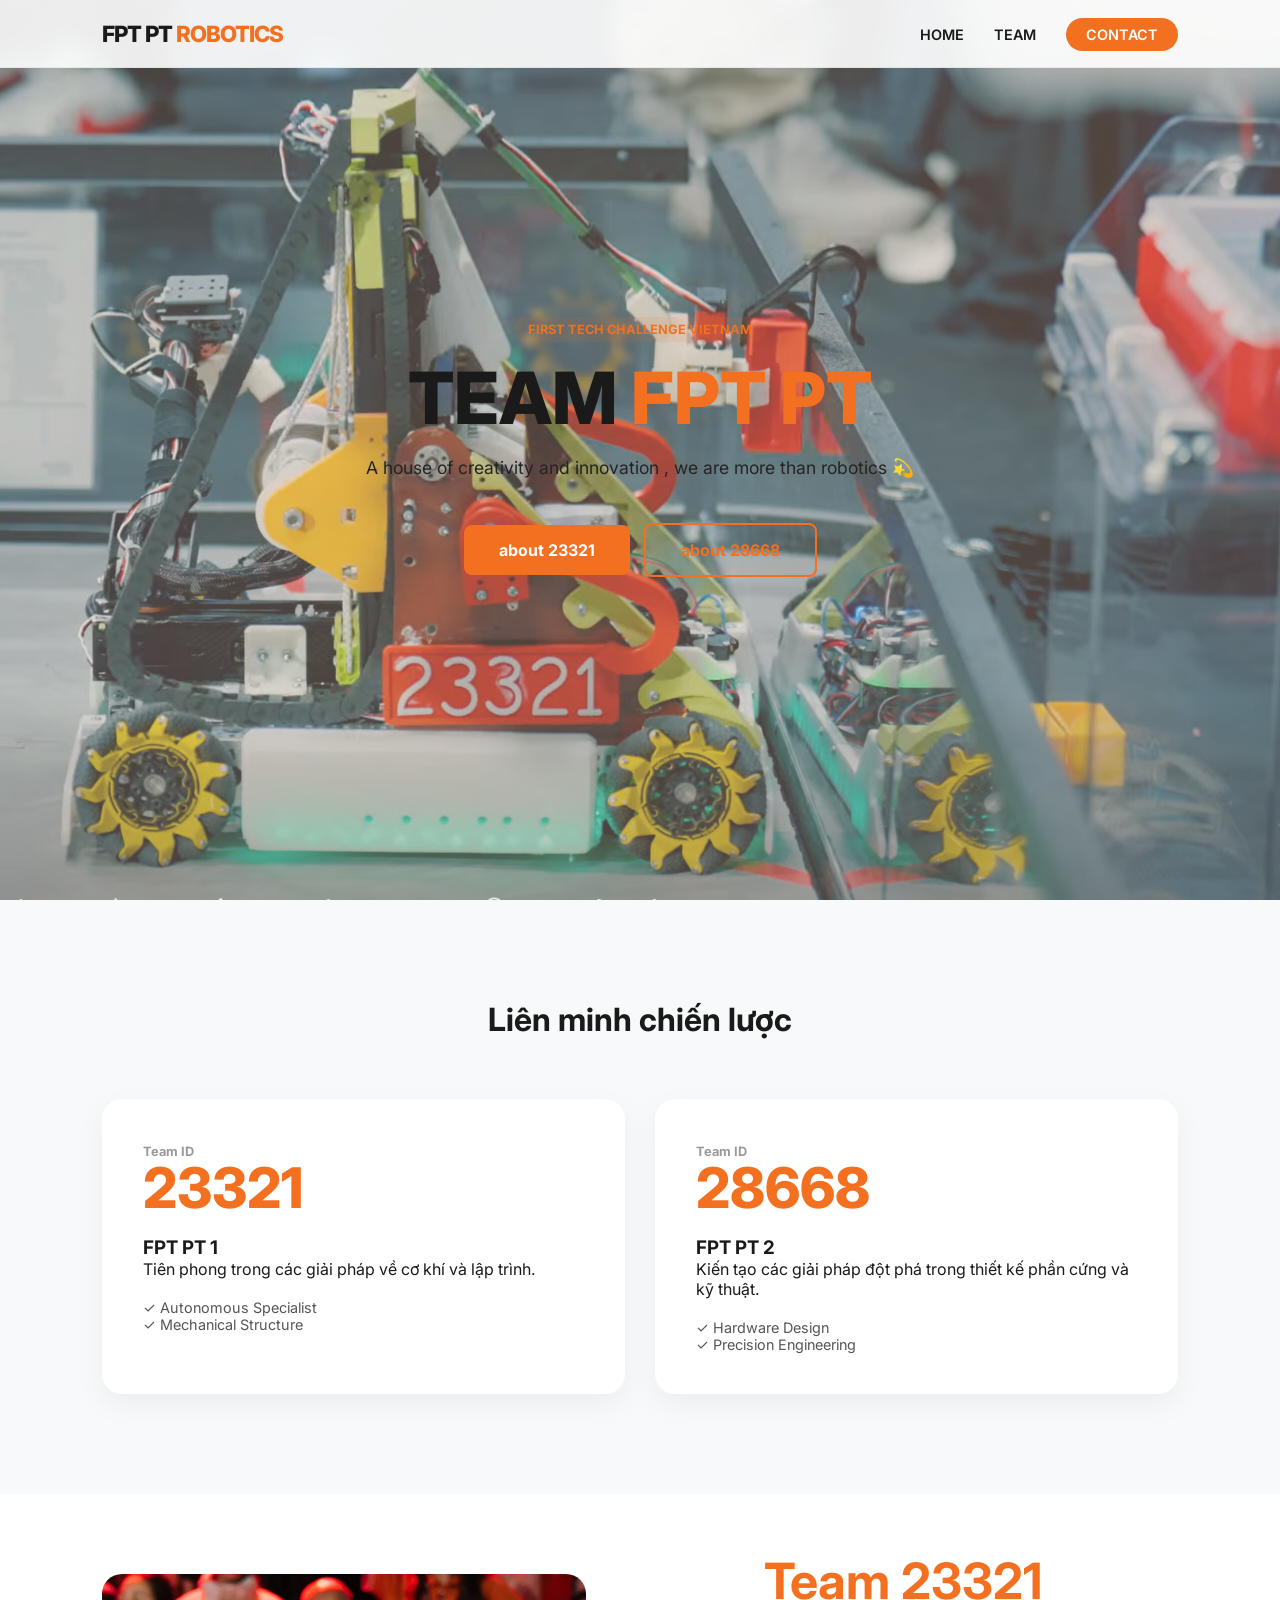
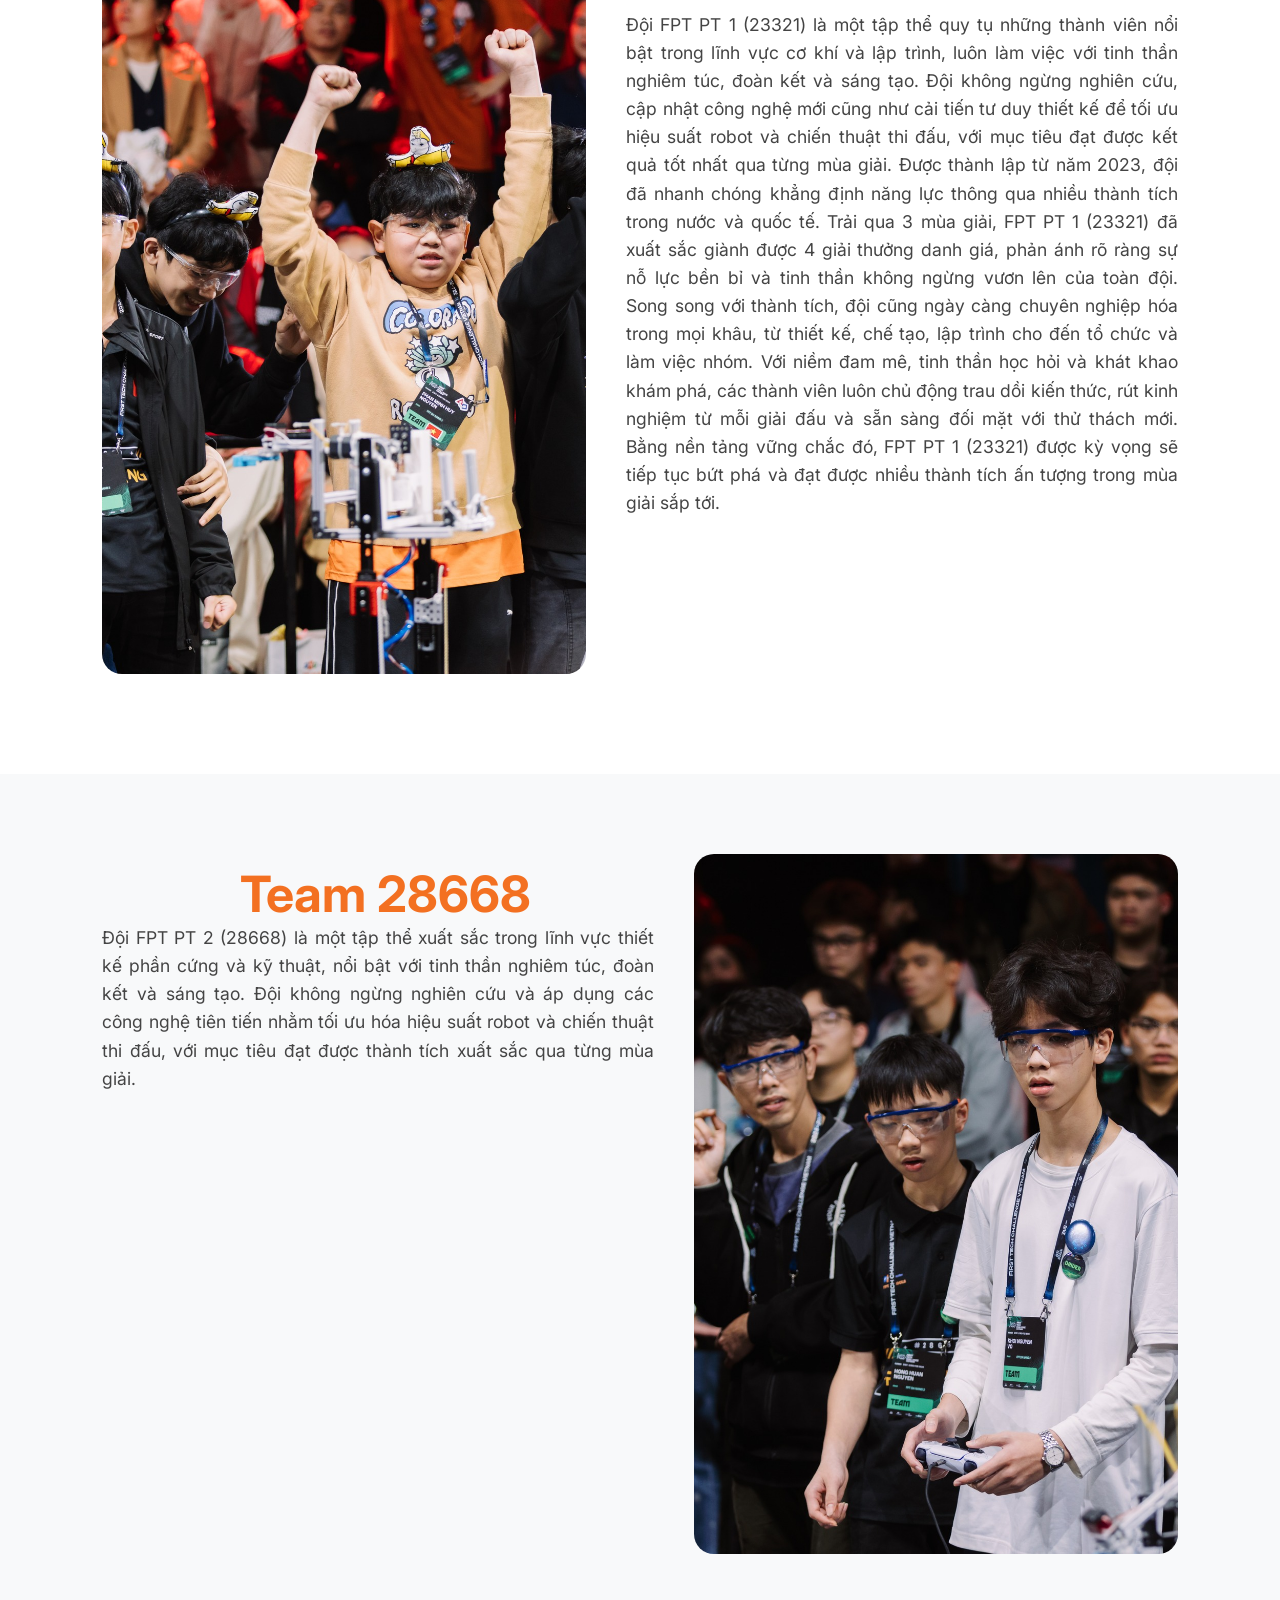
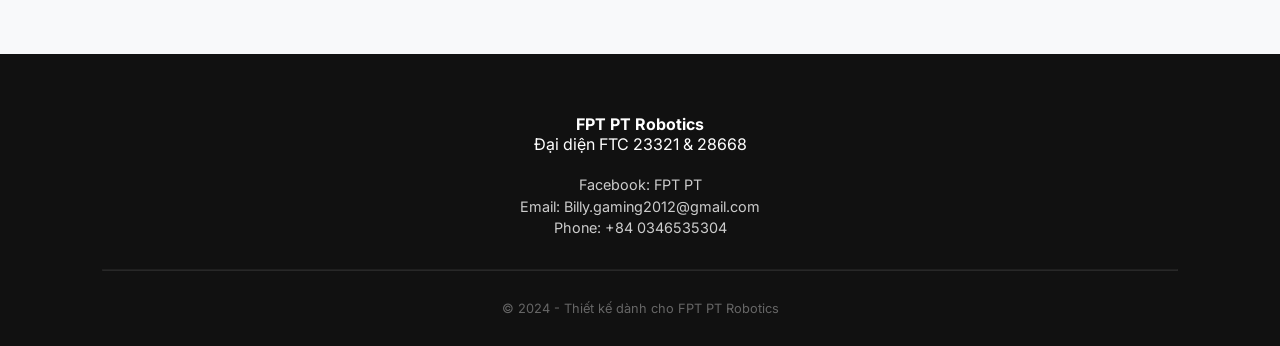
==== index.html @ 6c022d04 "first commit" ====
<!DOCTYPE html>
<html lang="vi">
<head>
    <meta charset="UTF-8">
    <meta name="viewport" content="width=device-width, initial-scale=1.0">
    <title>FPT PT Robotics | FTC 23321 & 28668</title>
    <link href="https://fonts.googleapis.com/css2?family=Inter:wght@400;600;800&display=swap" rel="stylesheet">
    <link rel="stylesheet" href="styles.css">
</head>
<body>
    <nav>
        <div class="logo">FPT PT <span style="color: var(--primary-orange);">ROBOTICS</span></div>
        <ul class="nav-links">
            <li><a href="#home">HOME</a></li>
            <li><a href="#teams">TEAM</a></li>
            <li><a href="#contact" class="nav-btn">CONTACT</a></li>
        </ul>
    </nav>

    <section class="hero" id="home">
        <img src="assets/background.png" alt="big-background" class="hero-bg">
        <div class="hero-content">
            <span class="badge">FIRST Tech Challenge Vietnam</span>
            <h1>TEAM <span>FPT PT</span></h1>
            <p>A house of creativity and innovation , we are more than robotics 💫</p>
            <div class="hero-btns">
                <a href="#team23321" class="btn primary">about 23321</a>
                <a href="#team28668" class="btn secondary">about 28668</a>
            </div>
        </div>
    </section>

    <section class="teams-section" id="teams">
        <h2 class="section-title">Liên minh chiến lược</h2>
        <div class="teams-container">
            <div class="team-card">
                <div class="team-header">
                    <span class="team-label">Team ID</span>
                    <div class="team-number">23321</div>
                </div>
                <h3>FPT PT 1</h3>
                <p>Tiên phong trong các giải pháp về cơ khí và lập trình.</p>
                <ul class="team-features">
                    <li>✓ Autonomous Specialist</li>
                    <li>✓ Mechanical Structure</li>
                </ul>
            </div>

            <div class="team-card">
                <div class="team-header">
                    <span class="team-label">Team ID</span>
                    <div class="team-number">28668</div>
                </div>
                <h3>FPT PT 2</h3>
                <p>Kiến tạo các giải pháp đột phá trong thiết kế phần cứng và kỹ thuật.</p>
                <ul class="team-features">
                    <li>✓ Hardware Design</li>
                    <li>✓ Precision Engineering</li>
                </ul>
            </div>
        </div>
    </section>

    <section class="teams-section" id="team23321">
        <img src="assets/Team23321.jpg" alt="23321" id="img-23321">
        <div>
            <h2>Team 23321</h2>
            <p>Đội FPT PT 1 (23321) là một tập thể quy tụ những thành viên nổi bật trong lĩnh vực cơ khí và lập trình, luôn làm việc với tinh thần nghiêm túc, đoàn kết và sáng tạo. Đội không ngừng nghiên cứu, cập nhật công nghệ mới cũng như cải tiến tư duy thiết kế để tối ưu hiệu suất robot và chiến thuật thi đấu, với mục tiêu đạt được kết quả tốt nhất qua từng mùa giải.

Được thành lập từ năm 2023, đội đã nhanh chóng khẳng định năng lực thông qua nhiều thành tích trong nước và quốc tế. Trải qua 3 mùa giải, FPT PT 1 (23321) đã xuất sắc giành được 4 giải thưởng danh giá, phản ánh rõ ràng sự nỗ lực bền bỉ và tinh thần không ngừng vươn lên của toàn đội. Song song với thành tích, đội cũng ngày càng chuyên nghiệp hóa trong mọi khâu, từ thiết kế, chế tạo, lập trình cho đến tổ chức và làm việc nhóm.

Với niềm đam mê, tinh thần học hỏi và khát khao khám phá, các thành viên luôn chủ động trau dồi kiến thức, rút kinh nghiệm từ mỗi giải đấu và sẵn sàng đối mặt với thử thách mới. Bằng nền tảng vững chắc đó, FPT PT 1 (23321) được kỳ vọng sẽ tiếp tục bứt phá và đạt được nhiều thành tích ấn tượng trong mùa giải sắp tới.</p>
        </div>
    </section>
    <section class="teams-section" id="team28668">
        <div>
            <h2>Team 28668</h2>
            <p>Đội FPT PT 2 (28668) là một tập thể xuất sắc trong lĩnh vực thiết kế phần cứng và kỹ thuật, nổi bật với tinh thần nghiêm túc, đoàn kết và sáng tạo. Đội không ngừng nghiên cứu và áp dụng các công nghệ tiên tiến nhằm tối ưu hóa hiệu suất robot và chiến thuật thi đấu, với mục tiêu đạt được thành tích xuất sắc qua từng mùa giải.</p>
        </div>
        <img src="assets/Team28668.jpg" alt="28668" id="img-28668">
    </section>

    <footer>
        <div class="footer-content">
            <p><strong>FPT PT Robotics</strong></p>
            <p>Đại diện FTC 23321 & 28668</p>
            <div class="social-links">
                <p id="contact">
                    Facebook: FPT PT<br>
                    Email: Billy.gaming2012@gmail.com<br>
                    Phone: +84 0346535304
                </p>
                </div>
            <hr>
            <p class="copyright">© 2024 - Thiết kế dành cho FPT PT Robotics</p>
        </div>
    </footer>

</body>
</html>
---- styles.css ----
/* Biến màu chủ đạo */
:root {
    --primary-orange: #F37021;
    --dark-blue: #1A1A1A;
    --soft-white: #FFFFFF;
    --light-gray: #F8F9FA;
    --transition: all 0.3s ease;
}

* {
    margin: 0;
    padding: 0;
    box-sizing: border-box;
    font-family: 'Inter', sans-serif;
}

html {
    scroll-behavior: smooth;
}

body {
    background-color: var(--soft-white);
    color: var(--dark-blue);
}

/* Thanh Menu */
nav {
    display: flex;
    justify-content: space-between;
    align-items: center;
    padding: 20px 8%;
    background: rgba(255, 255, 255, 0.9);
    -webkit-backdrop-filter: blur(10px);
    backdrop-filter: blur(10px);
    position: fixed;
    width: 100%;
    top: 0;
    z-index: 1000;
    border-bottom: 1px solid rgba(0,0,0,0.05);
}

.logo {
    font-weight: 800;
    font-size: 1.4rem;
    letter-spacing: -1px;
}

.nav-links {
    display: flex;
    list-style: none;
    align-items: center;
}

.nav-links li {
    margin-left: 30px;
}

.nav-links a {
    text-decoration: none;
    color: var(--dark-blue);
    font-weight: 600;
    font-size: 0.9rem;
    transition: var(--transition);
}

.nav-links a:hover {
    color: var(--primary-orange);
}

.nav-btn {
    background: var(--primary-orange);
    color: white !important;
    padding: 8px 20px;
    border-radius: 50px;
}

/* Phần Hero (Đầu trang) */
.hero {
    height: 100vh;
    display: flex;
    align-items: center;
    justify-content: center;
    text-align: center;
    background: radial-gradient(circle at top right, rgba(243, 112, 33, 0.1), transparent),
                radial-gradient(circle at bottom left, rgba(243, 112, 33, 0.05), transparent);
}

.hero-content {
    max-width: 800px;
    padding: 0 20px;
}

.badge {
    background: rgba(243, 112, 33, 0.1);
    color: var(--primary-orange);
    padding: 5px 15px;
    border-radius: 20px;
    font-size: 0.8rem;
    font-weight: 700;
    text-transform: uppercase;
}

.hero h1 {
    font-size: clamp(2.5rem, 8vw, 4.5rem);
    font-weight: 800;
    margin: 20px 0;
    line-height: 1.1;
}

.hero h1 span {
    color: var(--primary-orange);
}

.hero p {
    font-size: 1.1rem;
    color: #242424;
    margin-bottom: 40px;
}

/* Nút bấm */
.btn {
    padding: 15px 35px;
    border-radius: 8px;
    text-decoration: none;
    font-weight: 700;
    transition: var(--transition);
    display: inline-block;
    margin: 5px;
}

.btn.primary {
    background: var(--primary-orange);
    color: white;
}

.btn.secondary {
    border: 2px solid var(--primary-orange);
    color: var(--primary-orange);
}

.btn:hover {
    transform: translateY(-3px);
    box-shadow: 0 10px 20px rgba(243, 112, 33, 0.2);
}

/* Section Teams */
.teams-section {
    padding: 100px 8%;
    background: var(--light-gray);
}

.section-title {
    text-align: center;
    margin-bottom: 60px;
    font-size: 2rem;
}

.teams-container {
    display: grid;
    grid-template-columns: repeat(auto-fit, minmax(300px, 1fr));
    gap: 30px;
}

.team-card {
    background: white;
    padding: 40px;
    border-radius: 20px;
    box-shadow: 0 10px 30px rgba(0,0,0,0.05);
    transition: var(--transition);
    border: 1px solid transparent;
}

.team-card:hover {
    border-color: var(--primary-orange);
    transform: translateY(-10px);
}

.team-label {
    font-size: 0.8rem;
    color: #999;
    font-weight: bold;
}

.team-number {
    font-size: 3.5rem;
    font-weight: 800;
    color: var(--primary-orange);
    line-height: 1;
    margin-bottom: 20px;
}

.team-features {
    list-style: none;
    margin-top: 20px;
    font-size: 0.9rem;
    color: #555;
}

/* Footer */
footer {
    padding: 60px 8% 30px;
    text-align: center;
    background: #111;
    color: white;
}

footer hr {
    margin: 30px 0;
    opacity: 0.1;
}

.copyright {
    font-size: 0.8rem;
    color: #666;
}

/* Mobile */
@media (max-width: 768px) {
    .nav-links { display: none; }
    .hero h1 { font-size: 3rem; }
}

#contact {
    margin-top: 20px;
    font-size: 0.9rem;
    color: #ccc;
    line-height: 1.5;
}

.hero-bg {
    position: absolute;
    top: 0;
    left: 0;
    width: 100%;
    height: 100%;
    object-fit: cover;
    z-index: -1;
    opacity: 0.75;
    filter: brightness(25%), blur(2px);
}
#team23321 {
    display: flex;
    align-items: center;
    justify-content: center;
    gap: 40px;
    padding: 80px 8%;
    background-color: #FFFFFF;
}
#img-23321 {
    width: 100%;
    border-radius: 20px;
    margin-bottom: 20px;
    width: 45%;
    height: 700px;
    object-fit: cover;
}

#team23321 p {
    font-size: 1.1rem;
    color: #444;
    line-height: 1.6;
    flex-direction: column;
    text-align: justify;
    text-justify: inter-word;
    align-items: center;
}
#team23321 h2 {
    font-size: 2rem;
    margin-left: 25%;
    margin-top: -200px;
    font-size: 50px;
    color: #F37021;
    font-family: 'Inter', sans-serif;
}
#team28668 {
    display: flex;
    align-items: center;
    justify-content: center;
    gap: 40px;
    padding: 80px 8%;
    /* background-color: #FFFFFF; */
}
#img-28668 {
    width: 100%;
    border-radius: 20px;
    margin-bottom: 20px;
    width: 45%;
    height: 700px;
    object-fit: cover;
}
#team28668 p {
    font-size: 1.1rem;
    color: #444;
    line-height: 1.6;
    flex-direction: column;
    text-align: justify;
    text-justify: inter-word;
    align-items: center;
}
#team28668 h2 {
    font-size: 2rem;
    margin-left: 25%;
    margin-top: -350px;
    font-size: 50px;
    color: #F37021;
    font-family: 'Inter', sans-serif;
}
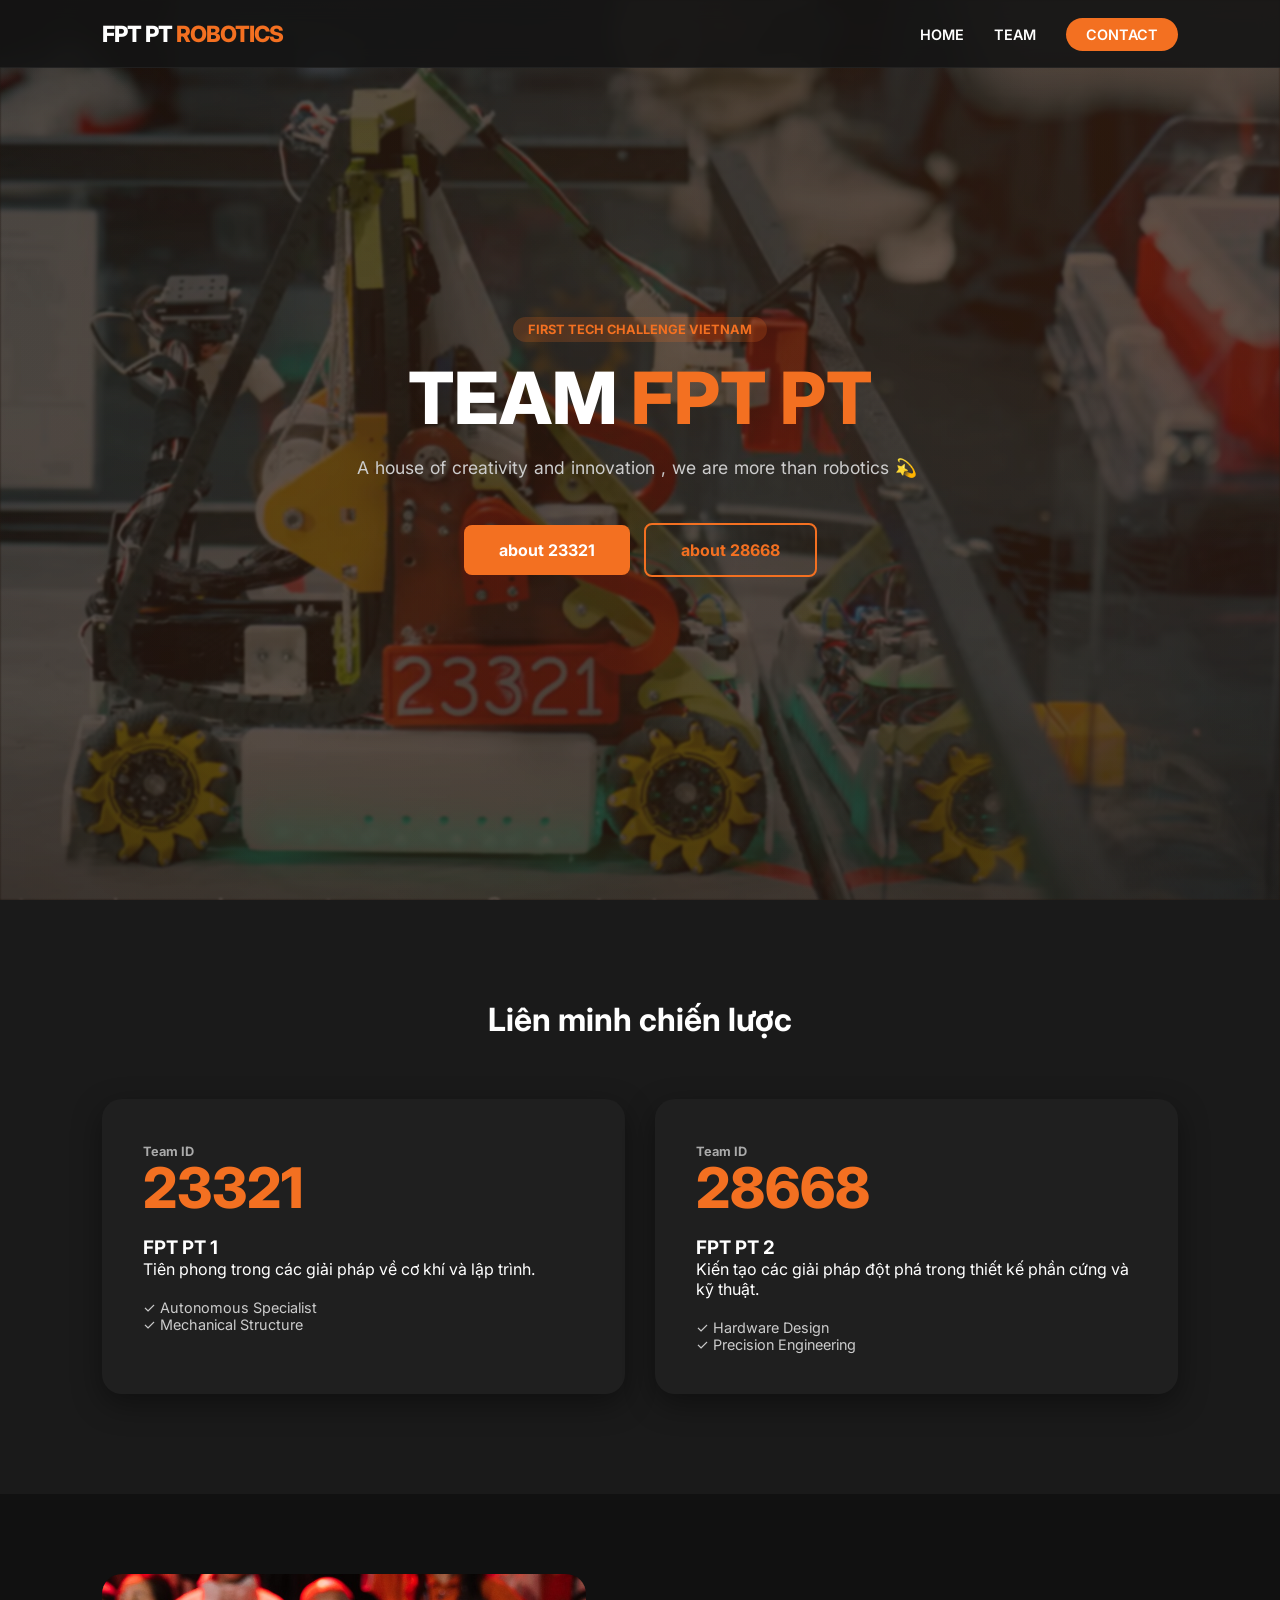
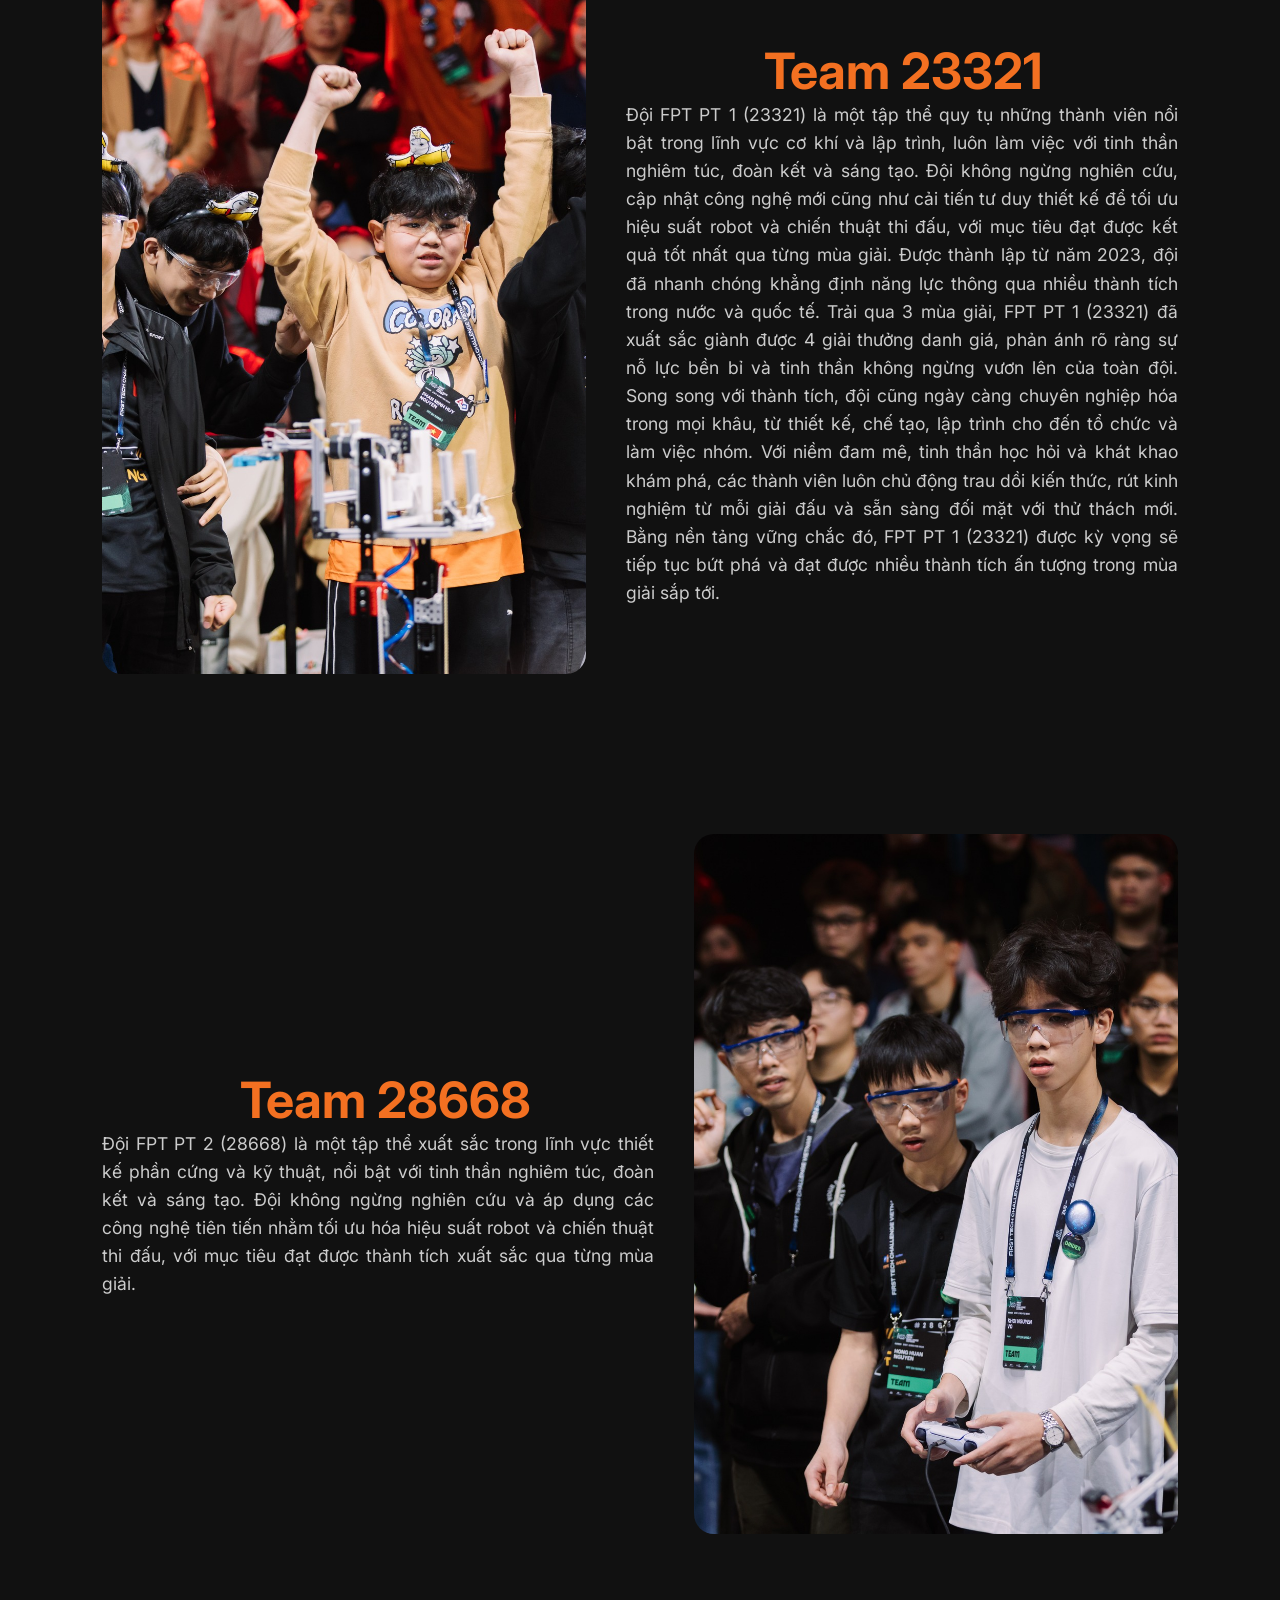
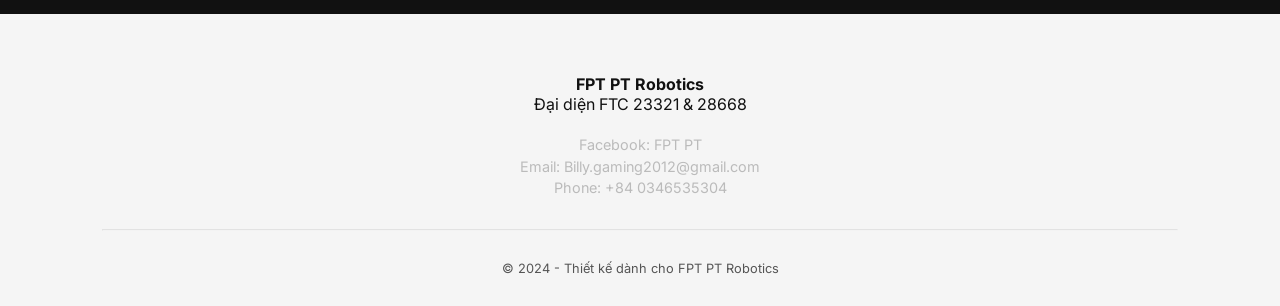
==== commit c11526ab: "Add dark mode styles, implement reveal animations, and introduce hover effects" ====
--- a/index.html
+++ b/index.html
@@ -6,6 +6,7 @@
     <title>FPT PT Robotics | FTC 23321 & 28668</title>
     <link href="https://fonts.googleapis.com/css2?family=Inter:wght@400;600;800&display=swap" rel="stylesheet">
     <link rel="stylesheet" href="styles.css">
+    <script src="effectCss.js" defer></script>
 </head>
 <body>
     <nav>
@@ -22,7 +23,7 @@
         <div class="hero-content">
             <span class="badge">FIRST Tech Challenge Vietnam</span>
             <h1>TEAM <span>FPT PT</span></h1>
-            <p>A house of creativity and innovation , we are more than robotics 💫</p>
+            <p class="hover-text">A house of creativity and innovation , we are more than robotics 💫</p>
             <div class="hero-btns">
                 <a href="#team23321" class="btn primary">about 23321</a>
                 <a href="#team28668" class="btn secondary">about 28668</a>
@@ -33,7 +34,7 @@
     <section class="teams-section" id="teams">
         <h2 class="section-title">Liên minh chiến lược</h2>
         <div class="teams-container">
-            <div class="team-card">
+            <div class="team-card reveal">
                 <div class="team-header">
                     <span class="team-label">Team ID</span>
                     <div class="team-number">23321</div>
@@ -46,7 +47,7 @@
                 </ul>
             </div>
 
-            <div class="team-card">
+            <div class="team-card reveal">
                 <div class="team-header">
                     <span class="team-label">Team ID</span>
                     <div class="team-number">28668</div>
--- a/styles.css
+++ b/styles.css
@@ -1,9 +1,9 @@
-/* Biến màu chủ đạo */
+/* Biến màu chủ đạo - DARK MODE */
 :root {
     --primary-orange: #F37021;
-    --dark-blue: #1A1A1A;
-    --soft-white: #FFFFFF;
-    --light-gray: #F8F9FA;
+    --dark-blue: #FFFFFF;     /* chữ chính -> trắng */
+    --soft-white: #111111;    /* nền chính -> đen */
+    --light-gray: #1A1A1A;    /* nền phụ -> xám đậm */
     --transition: all 0.3s ease;
 }
 
@@ -23,20 +23,20 @@
     color: var(--dark-blue);
 }
 
-/* Thanh Menu */
+/* NAV */
 nav {
     display: flex;
     justify-content: space-between;
     align-items: center;
     padding: 20px 8%;
-    background: rgba(255, 255, 255, 0.9);
+    background: rgba(20, 20, 20, 0.9);
     -webkit-backdrop-filter: blur(10px);
     backdrop-filter: blur(10px);
     position: fixed;
     width: 100%;
     top: 0;
     z-index: 1000;
-    border-bottom: 1px solid rgba(0,0,0,0.05);
+    border-bottom: 1px solid rgba(255,255,255,0.05);
 }
 
 .logo {
@@ -57,7 +57,7 @@
 
 .nav-links a {
     text-decoration: none;
-    color: var(--dark-blue);
+    color: white;
     font-weight: 600;
     font-size: 0.9rem;
     transition: var(--transition);
@@ -74,15 +74,15 @@
     border-radius: 50px;
 }
 
-/* Phần Hero (Đầu trang) */
+/* HERO */
 .hero {
     height: 100vh;
     display: flex;
     align-items: center;
     justify-content: center;
     text-align: center;
-    background: radial-gradient(circle at top right, rgba(243, 112, 33, 0.1), transparent),
-                radial-gradient(circle at bottom left, rgba(243, 112, 33, 0.05), transparent);
+    background: radial-gradient(circle at top right, rgba(243,112,33,0.15), transparent),
+                radial-gradient(circle at bottom left, rgba(243,112,33,0.08), transparent);
 }
 
 .hero-content {
@@ -91,7 +91,7 @@
 }
 
 .badge {
-    background: rgba(243, 112, 33, 0.1);
+    background: rgba(243,112,33,0.2);
     color: var(--primary-orange);
     padding: 5px 15px;
     border-radius: 20px;
@@ -113,11 +113,11 @@
 
 .hero p {
     font-size: 1.1rem;
-    color: #242424;
+    color: #ccc;
     margin-bottom: 40px;
 }
 
-/* Nút bấm */
+/* BUTTON */
 .btn {
     padding: 15px 35px;
     border-radius: 8px;
@@ -140,10 +140,10 @@
 
 .btn:hover {
     transform: translateY(-3px);
-    box-shadow: 0 10px 20px rgba(243, 112, 33, 0.2);
-}
-
-/* Section Teams */
+    box-shadow: 0 10px 20px rgba(243,112,33,0.2);
+}
+
+/* TEAMS */
 .teams-section {
     padding: 100px 8%;
     background: var(--light-gray);
@@ -162,10 +162,10 @@
 }
 
 .team-card {
-    background: white;
+    background: #1f1f1f;
     padding: 40px;
     border-radius: 20px;
-    box-shadow: 0 10px 30px rgba(0,0,0,0.05);
+    box-shadow: 0 10px 30px rgba(0,0,0,0.4);
     transition: var(--transition);
     border: 1px solid transparent;
 }
@@ -177,7 +177,7 @@
 
 .team-label {
     font-size: 0.8rem;
-    color: #999;
+    color: #aaa;
     font-weight: bold;
 }
 
@@ -193,28 +193,28 @@
     list-style: none;
     margin-top: 20px;
     font-size: 0.9rem;
-    color: #555;
-}
-
-/* Footer */
+    color: #ccc;
+}
+
+/* FOOTER đảo sáng */
 footer {
     padding: 60px 8% 30px;
     text-align: center;
-    background: #111;
-    color: white;
+    background: #f5f5f5;
+    color: #111;
 }
 
 footer hr {
     margin: 30px 0;
-    opacity: 0.1;
+    opacity: 0.2;
 }
 
 .copyright {
     font-size: 0.8rem;
-    color: #666;
-}
-
-/* Mobile */
+    color: #555;
+}
+
+/* MOBILE */
 @media (max-width: 768px) {
     .nav-links { display: none; }
     .hero h1 { font-size: 3rem; }
@@ -223,7 +223,7 @@
 #contact {
     margin-top: 20px;
     font-size: 0.9rem;
-    color: #ccc;
+    color: #bbb;
     line-height: 1.5;
 }
 
@@ -235,73 +235,65 @@
     height: 100%;
     object-fit: cover;
     z-index: -1;
-    opacity: 0.75;
-    filter: brightness(25%), blur(2px);
-}
-#team23321 {
+    opacity: 0.4;
+    filter: brightness(80%) blur(1px);
+}
+
+#team23321,
+#team28668 {
     display: flex;
     align-items: center;
     justify-content: center;
     gap: 40px;
     padding: 80px 8%;
-    background-color: #FFFFFF;
-}
-#img-23321 {
-    width: 100%;
-    border-radius: 20px;
-    margin-bottom: 20px;
+    background-color: #111;
+}
+
+#img-23321,
+#img-28668 {
     width: 45%;
     height: 700px;
+    border-radius: 20px;
     object-fit: cover;
 }
 
-#team23321 p {
-    font-size: 1.1rem;
-    color: #444;
-    line-height: 1.6;
-    flex-direction: column;
-    text-align: justify;
-    text-justify: inter-word;
-    align-items: center;
-}
-#team23321 h2 {
-    font-size: 2rem;
-    margin-left: 25%;
-    margin-top: -200px;
-    font-size: 50px;
-    color: #F37021;
-    font-family: 'Inter', sans-serif;
-}
-#team28668 {
-    display: flex;
-    align-items: center;
-    justify-content: center;
-    gap: 40px;
-    padding: 80px 8%;
-    /* background-color: #FFFFFF; */
-}
-#img-28668 {
-    width: 100%;
-    border-radius: 20px;
-    margin-bottom: 20px;
-    width: 45%;
-    height: 700px;
-    object-fit: cover;
-}
+#team23321 p,
 #team28668 p {
     font-size: 1.1rem;
-    color: #444;
+    color: #ccc;
     line-height: 1.6;
-    flex-direction: column;
     text-align: justify;
-    text-justify: inter-word;
-    align-items: center;
-}
+}
+
+#team23321 h2,
 #team28668 h2 {
-    font-size: 2rem;
     margin-left: 25%;
-    margin-top: -350px;
     font-size: 50px;
-    color: #F37021;
-    font-family: 'Inter', sans-serif;
+    color: var(--primary-orange);
+}
+
+.team-card {
+    transition: all 0.9s cubic-bezier(0.22, 1, 0.36, 1);
+}
+
+.reveal{
+    opacity:0;
+    transform:translateY(-80px);
+    transition:all 0.9s cubic-bezier(0.16,1,0.3,1);
+}
+
+.reveal.show{
+    opacity:1;
+    transform:translateY(0);
+    transition-delay: 0.1s;
+}
+.hover-text span{
+    display:inline-block;
+    margin-right:6px; /* giữ khoảng cách giữa từ */
+    transition:transform 0.25s ease, color 0.25s;
+}
+
+.hover-text span:hover{
+    transform:translateY(-12px) scale(1.15);
+    color:#ff7a2f;
 }
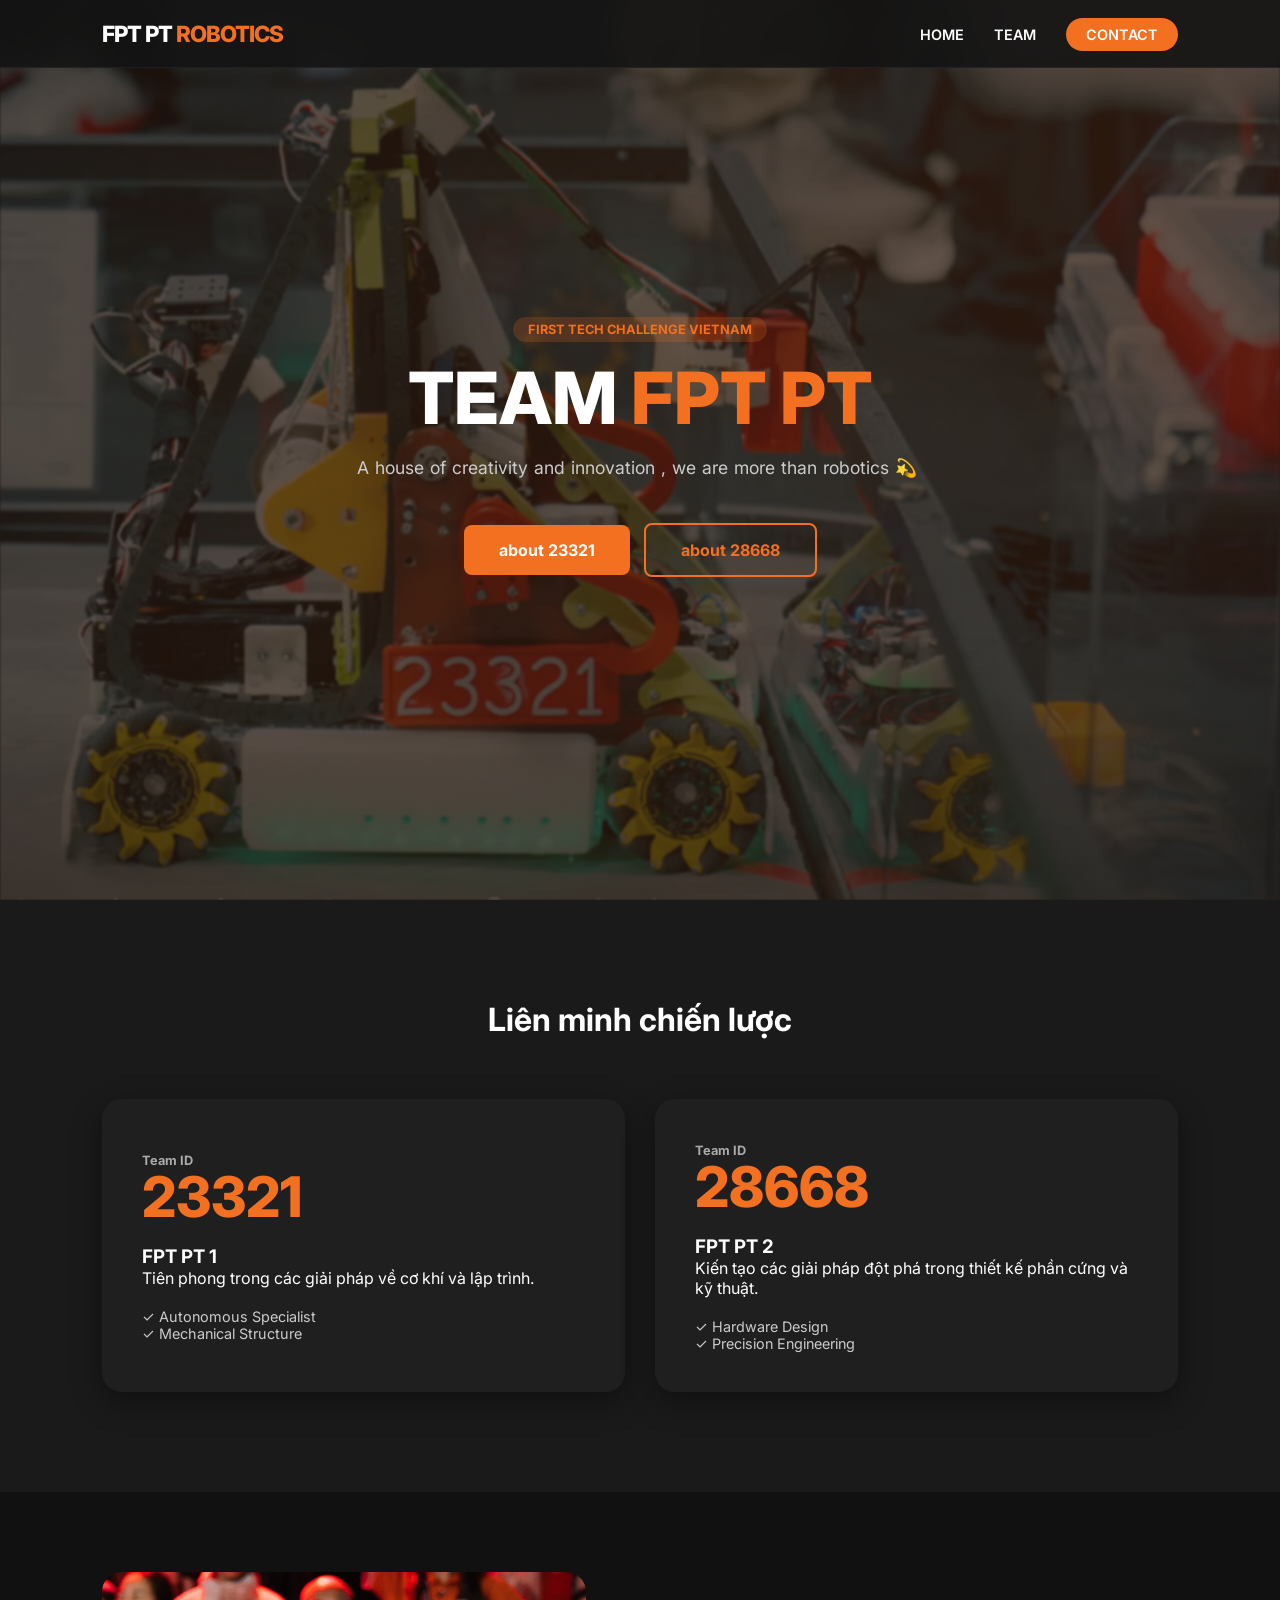
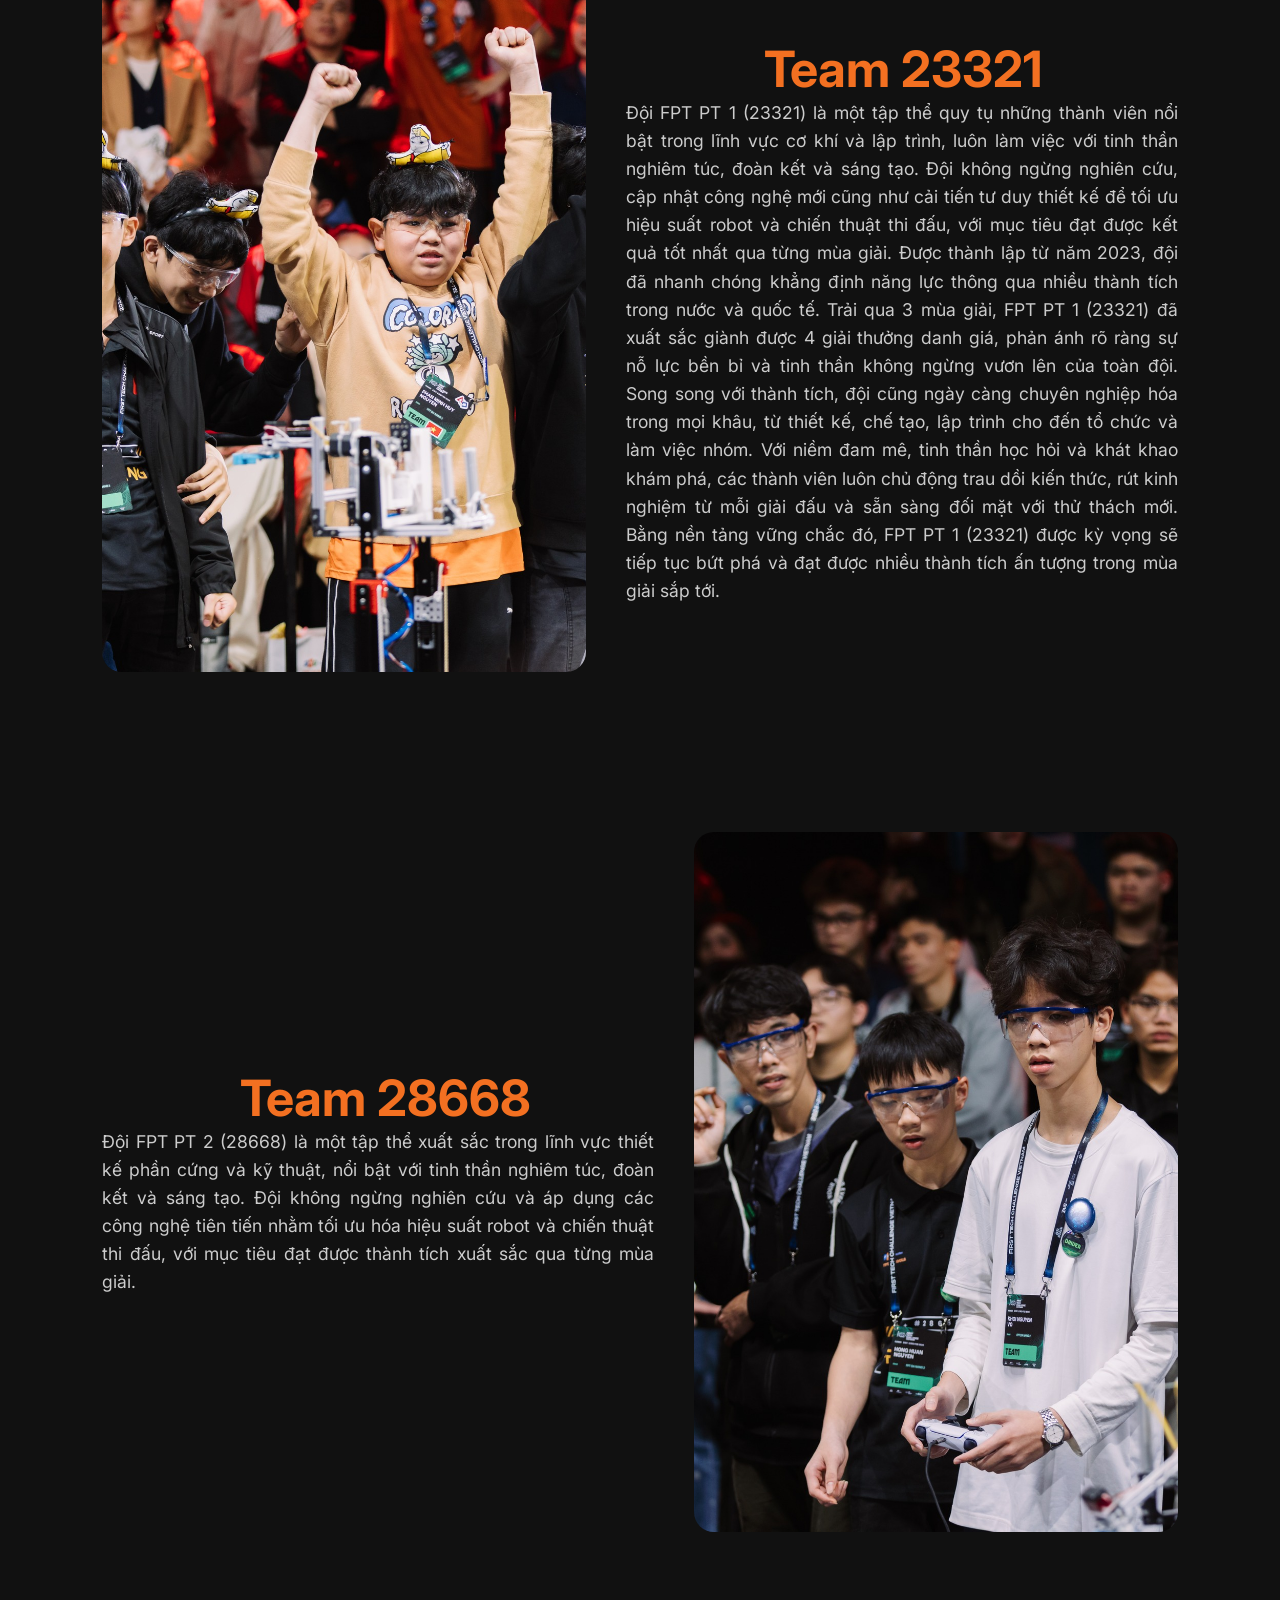
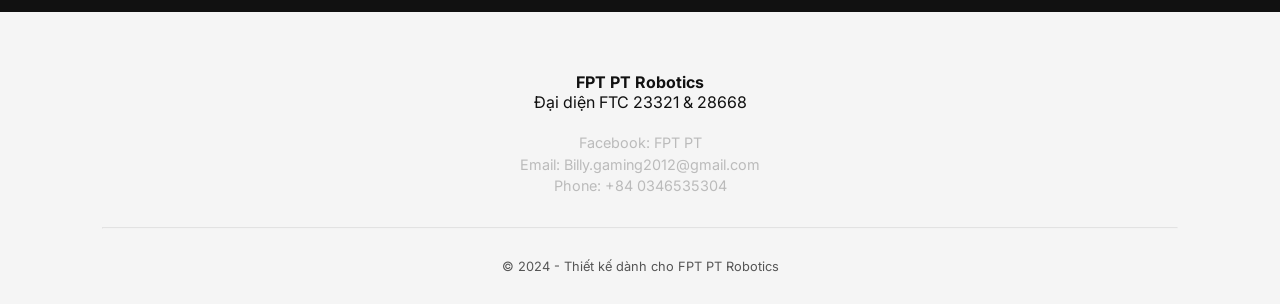
==== commit d76e8b33: "Implement reveal animations for team cards and add scroll restoration functionality" ====
--- a/index.html
+++ b/index.html
@@ -34,7 +34,7 @@
     <section class="teams-section" id="teams">
         <h2 class="section-title">Liên minh chiến lược</h2>
         <div class="teams-container">
-            <div class="team-card reveal">
+            <button class="team-card reveal">
                 <div class="team-header">
                     <span class="team-label">Team ID</span>
                     <div class="team-number">23321</div>
@@ -45,9 +45,9 @@
                     <li>✓ Autonomous Specialist</li>
                     <li>✓ Mechanical Structure</li>
                 </ul>
-            </div>
+            </button>
 
-            <div class="team-card reveal">
+            <button class="team-card reveal">
                 <div class="team-header">
                     <span class="team-label">Team ID</span>
                     <div class="team-number">28668</div>
@@ -58,11 +58,11 @@
                     <li>✓ Hardware Design</li>
                     <li>✓ Precision Engineering</li>
                 </ul>
-            </div>
+            </button>
         </div>
     </section>
 
-    <section class="teams-section" id="team23321">
+    <section class="teams-section reveal2" id="team23321">
         <img src="assets/Team23321.jpg" alt="23321" id="img-23321">
         <div>
             <h2>Team 23321</h2>
@@ -73,7 +73,7 @@
 Với niềm đam mê, tinh thần học hỏi và khát khao khám phá, các thành viên luôn chủ động trau dồi kiến thức, rút kinh nghiệm từ mỗi giải đấu và sẵn sàng đối mặt với thử thách mới. Bằng nền tảng vững chắc đó, FPT PT 1 (23321) được kỳ vọng sẽ tiếp tục bứt phá và đạt được nhiều thành tích ấn tượng trong mùa giải sắp tới.</p>
         </div>
     </section>
-    <section class="teams-section" id="team28668">
+    <section class="teams-section reveal3" id="team28668">
         <div>
             <h2>Team 28668</h2>
             <p>Đội FPT PT 2 (28668) là một tập thể xuất sắc trong lĩnh vực thiết kế phần cứng và kỹ thuật, nổi bật với tinh thần nghiêm túc, đoàn kết và sáng tạo. Đội không ngừng nghiên cứu và áp dụng các công nghệ tiên tiến nhằm tối ưu hóa hiệu suất robot và chiến thuật thi đấu, với mục tiêu đạt được thành tích xuất sắc qua từng mùa giải.</p>
--- a/styles.css
+++ b/styles.css
@@ -296,4 +296,37 @@
 .hover-text span:hover{
     transform:translateY(-12px) scale(1.15);
     color:#ff7a2f;
+}
+.reveal2{
+    opacity:0;
+    transform:translateX(80px);
+    transition:all 0.9s cubic-bezier(0.16,1,0.3,1);
+}
+
+.reveal2.show2{
+    opacity:1;
+    transform:translateX(0);
+    transition-delay: 0.1s;
+}
+.reveal3{
+    opacity:0;
+    transform:translateX(-80px);
+    transition:all 0.9s cubic-bezier(0.16,1,0.3,1);
+}
+
+.reveal3.show3{
+    opacity:1;
+    transform:translateX(0);
+    transition-delay: 0.1s;
+}
+.team-card{
+    color: white;
+    border: none;
+    background:#1f1f1f;
+    text-align:left;
+    font: inherit;
+}
+.team-card:hover{
+    border-color: var(--primary-orange);
+    transform: translateY(-10px);
 }
